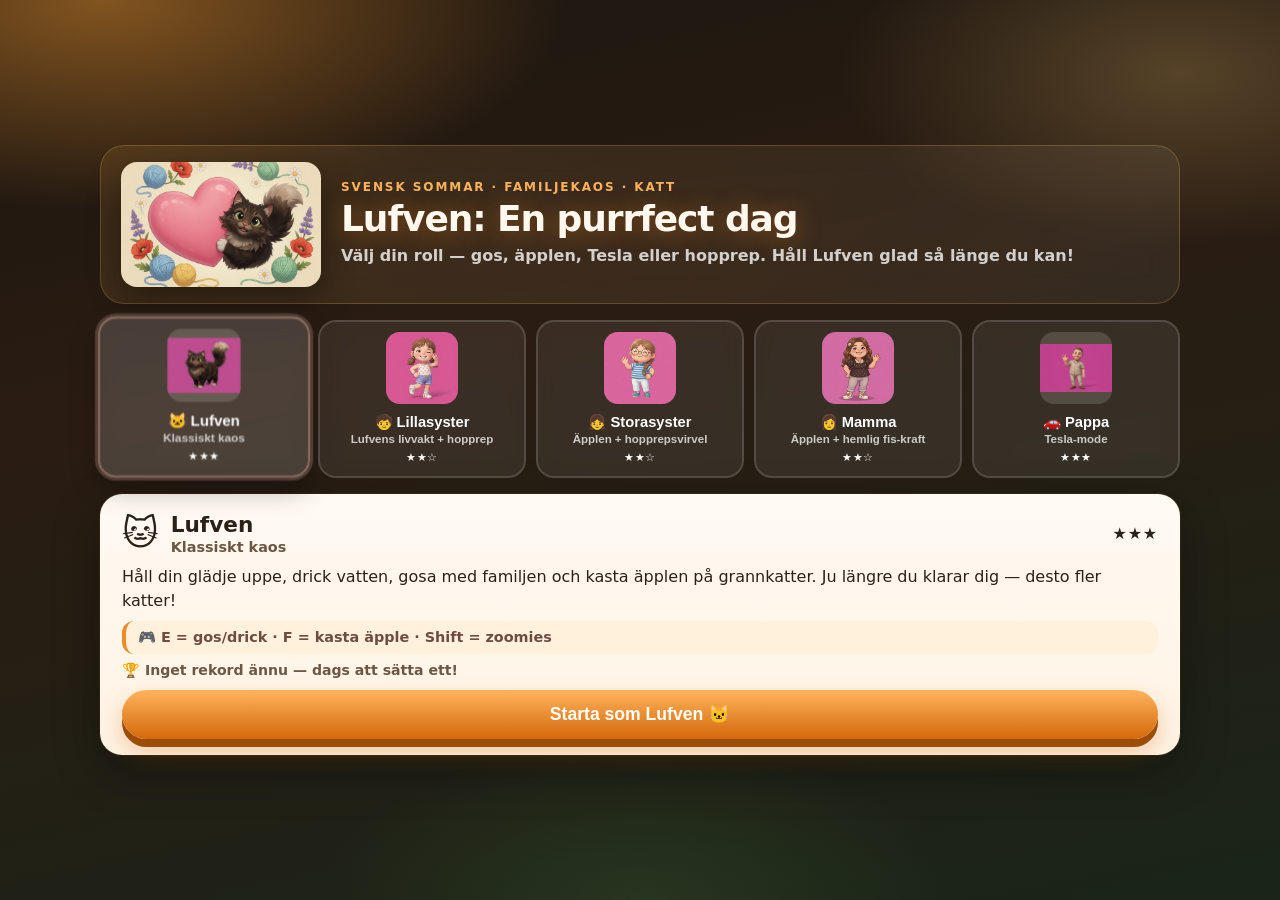
==== index.html @ 32212866 "Publik sajt utan källkod Lufven byggs i det privata repot ericivarsson/lufven-purrfect-day och publi" ====
<!DOCTYPE html>
<html lang="sv">
  <head>
    <meta charset="UTF-8" />
    <meta name="viewport" content="width=device-width, initial-scale=1.0" />
    <meta http-equiv="refresh" content="0; url=/lufven-purrfect-day/" />
    <link rel="canonical" href="/lufven-purrfect-day/" />
    <title>Lufven: En purrfect dag</title>
    <script>
      location.replace('/lufven-purrfect-day/');
    </script>
    <style>
      html,
      body {
        margin: 0;
        min-height: 100%;
        font-family: system-ui, sans-serif;
        background: #1a120c;
        color: #f4e6d4;
      }
      body {
        display: grid;
        place-items: center;
      }
      a {
        color: #f4a261;
      }
    </style>
  </head>
  <body>
    <p><a href="/lufven-purrfect-day/">Öppna Lufven: En purrfect dag</a></p>
  </body>
</html>
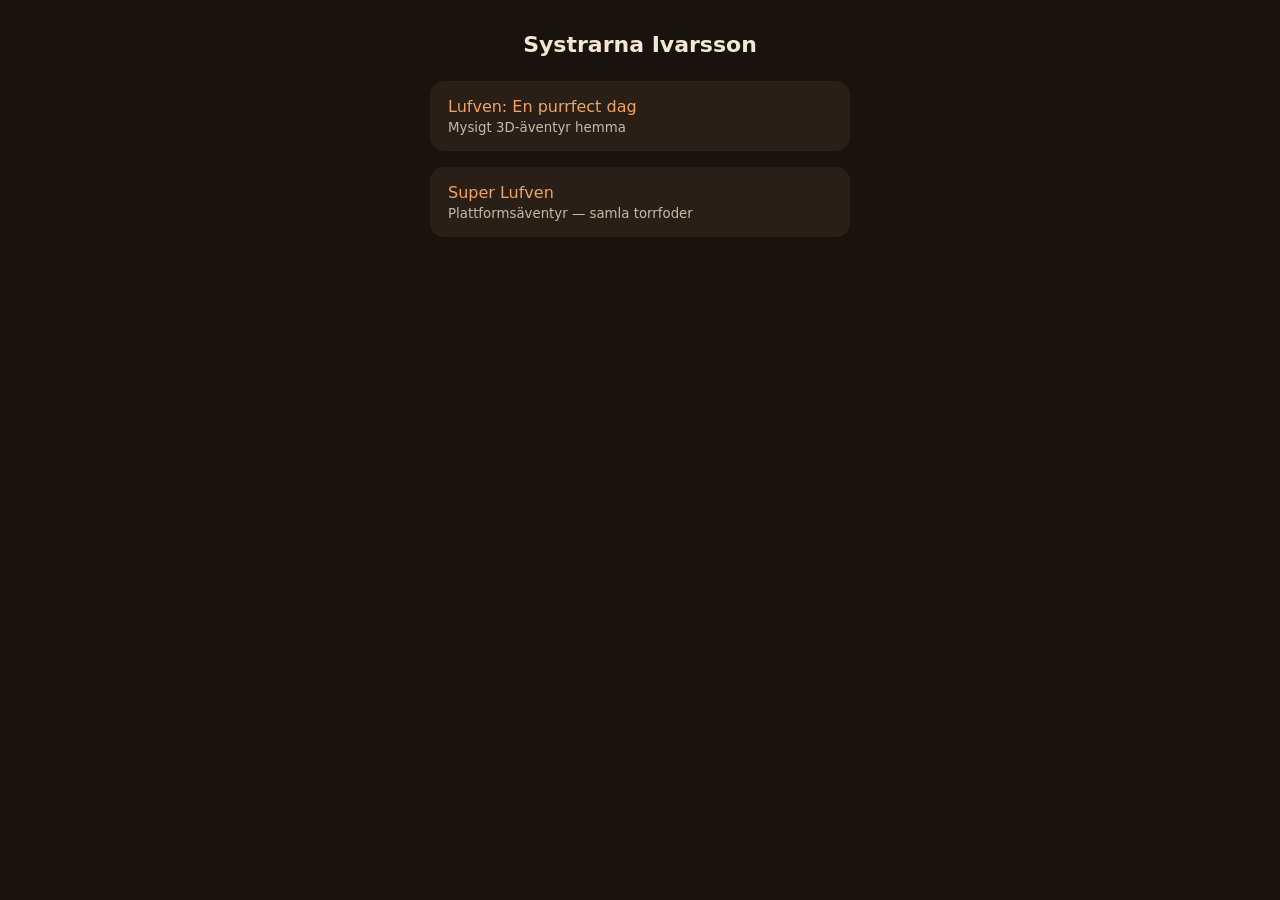
==== commit bfb72c4e: "Publicera Super Lufven som egen mapp på sajten." ====
--- a/index.html
+++ b/index.html
@@ -3,12 +3,7 @@
   <head>
     <meta charset="UTF-8" />
     <meta name="viewport" content="width=device-width, initial-scale=1.0" />
-    <meta http-equiv="refresh" content="0; url=/lufven-purrfect-day/" />
-    <link rel="canonical" href="/lufven-purrfect-day/" />
-    <title>Lufven: En purrfect dag</title>
-    <script>
-      location.replace('/lufven-purrfect-day/');
-    </script>
+    <title>Systrarna Ivarsson</title>
     <style>
       html,
       body {
@@ -21,13 +16,47 @@
       body {
         display: grid;
         place-items: center;
+        padding: 32px 16px;
+      }
+      main {
+        display: grid;
+        gap: 16px;
+        width: min(420px, 100%);
+      }
+      h1 {
+        font-size: 22px;
+        margin: 0 0 8px;
+        text-align: center;
       }
       a {
+        display: block;
+        padding: 16px 18px;
+        border-radius: 14px;
+        background: #2a1f16;
         color: #f4a261;
+        text-decoration: none;
+      }
+      a:hover {
+        background: #3a2b1e;
+      }
+      small {
+        display: block;
+        color: #cbb8a4;
+        margin-top: 4px;
       }
     </style>
   </head>
   <body>
-    <p><a href="/lufven-purrfect-day/">Öppna Lufven: En purrfect dag</a></p>
+    <main>
+      <h1>Systrarna Ivarsson</h1>
+      <a href="/lufven-purrfect-day/">
+        Lufven: En purrfect dag
+        <small>Mysigt 3D-äventyr hemma</small>
+      </a>
+      <a href="/super-lufven/">
+        Super Lufven
+        <small>Plattformsäventyr — samla torrfoder</small>
+      </a>
+    </main>
   </body>
 </html>
